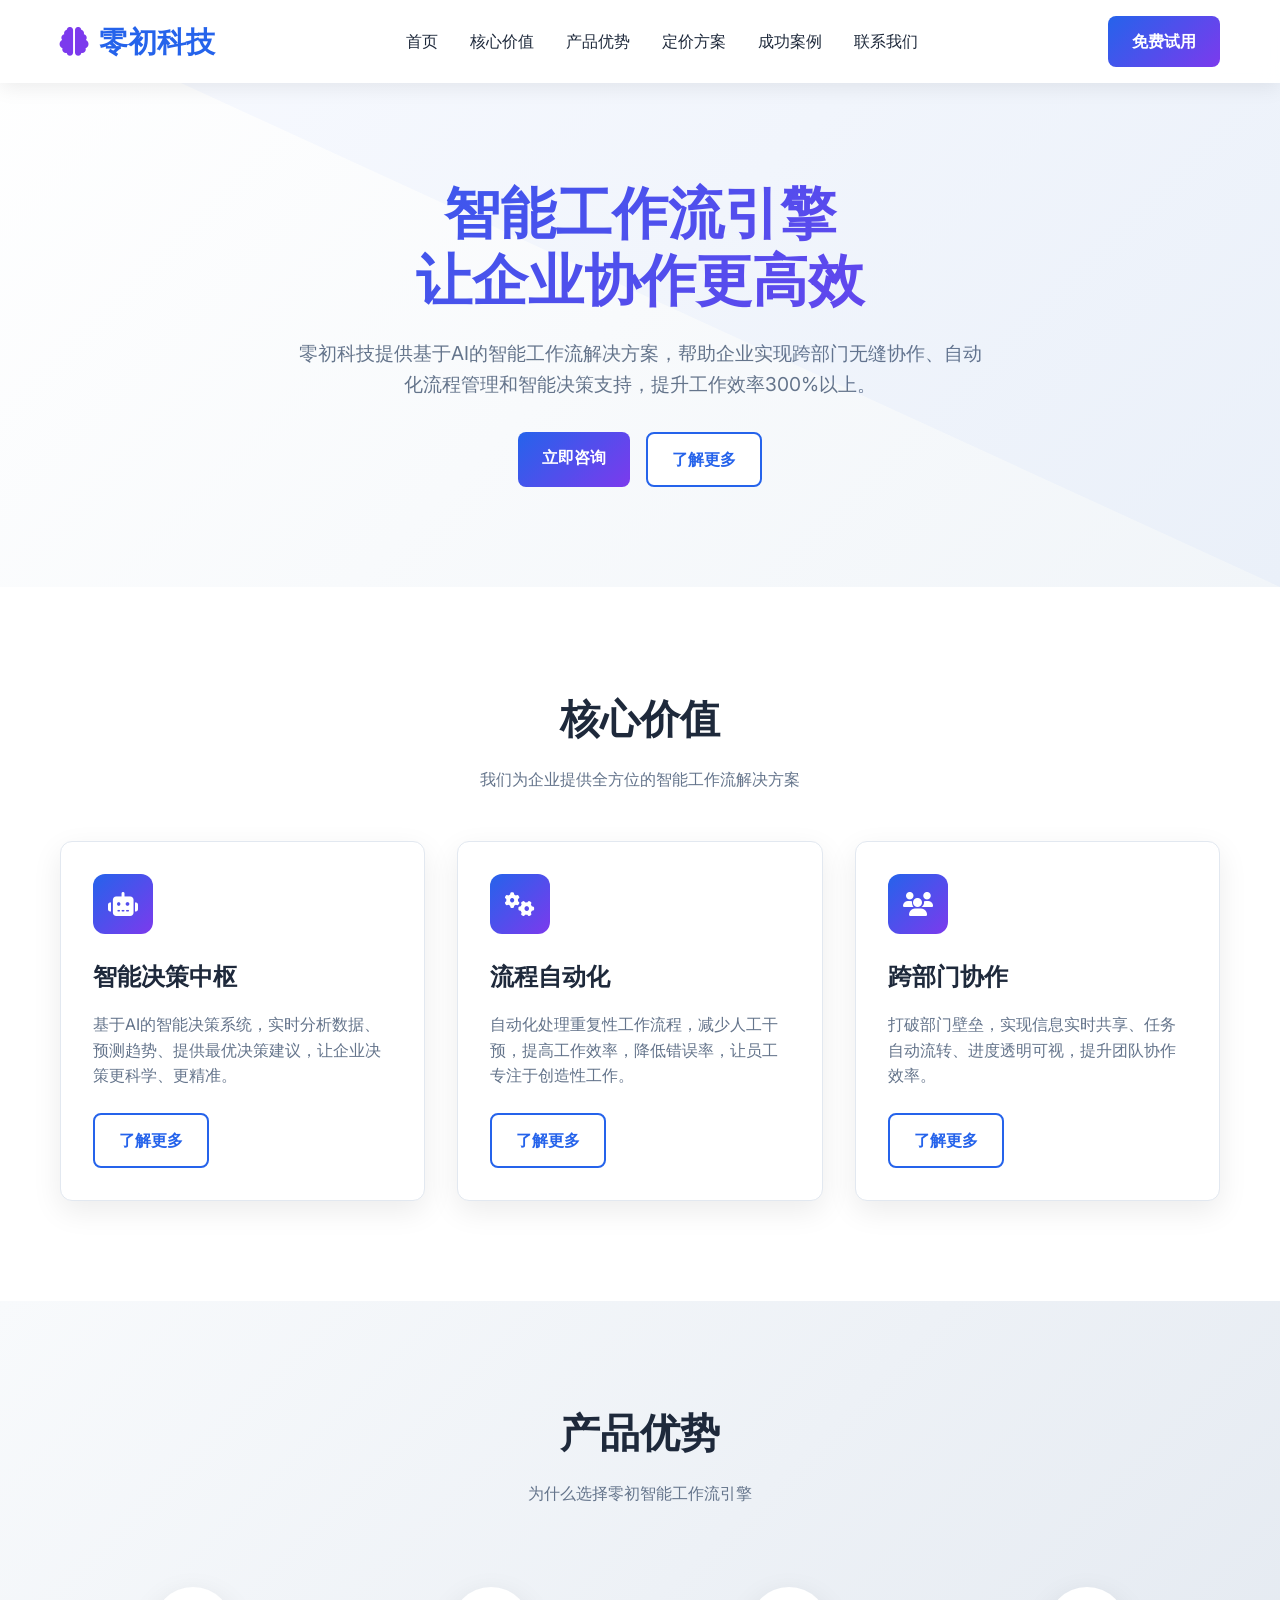
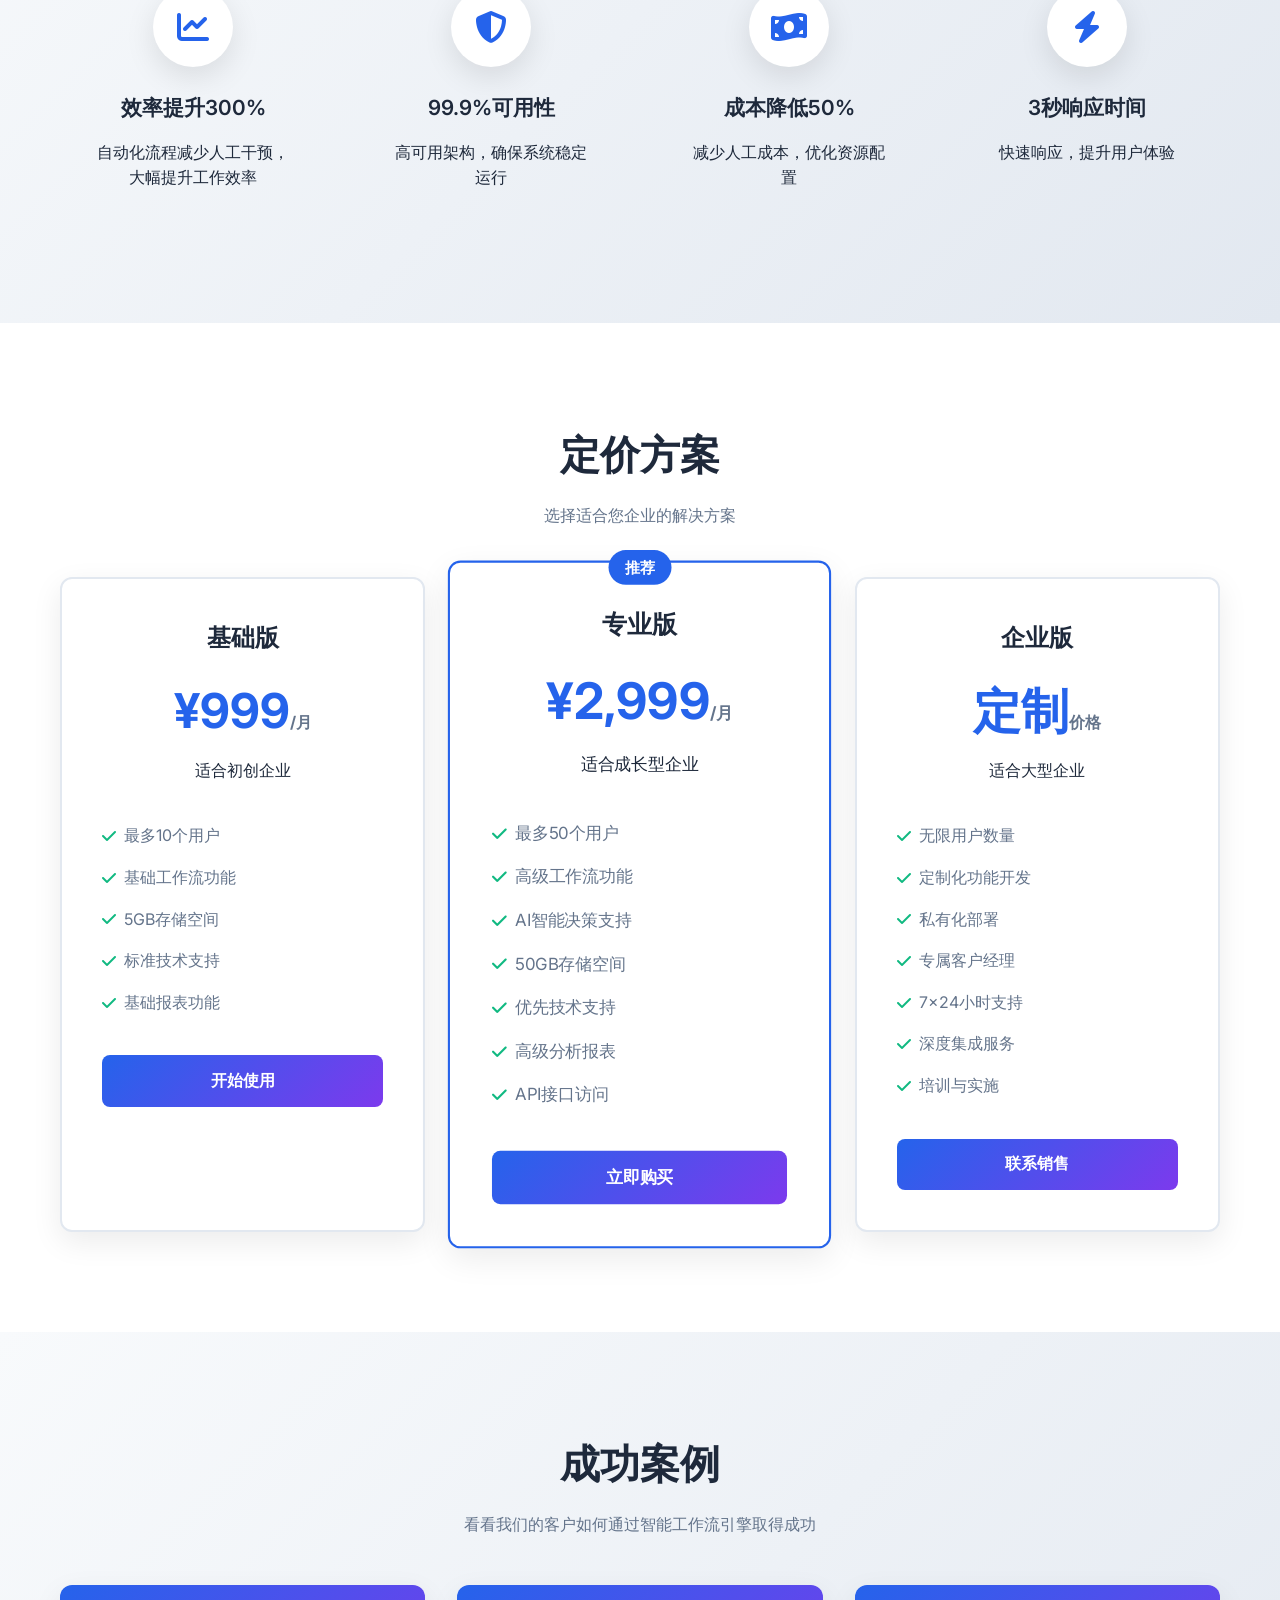
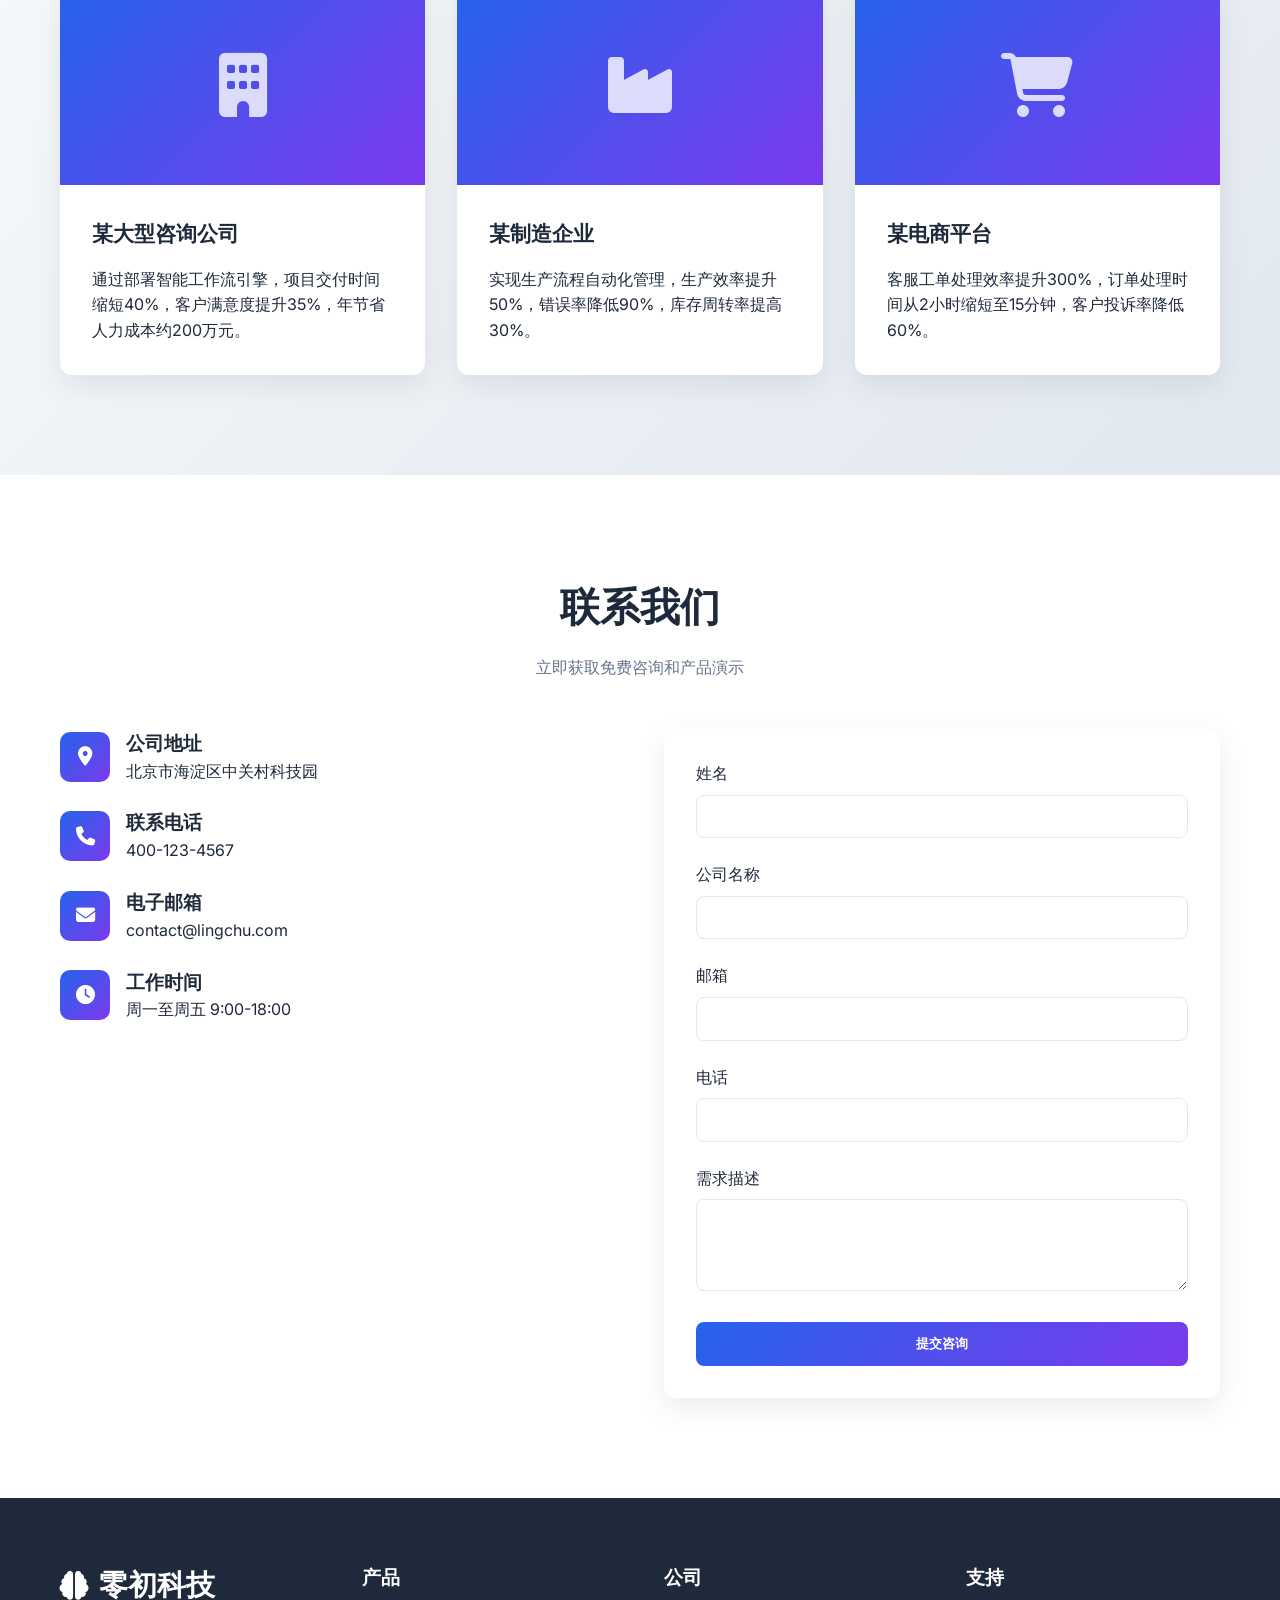
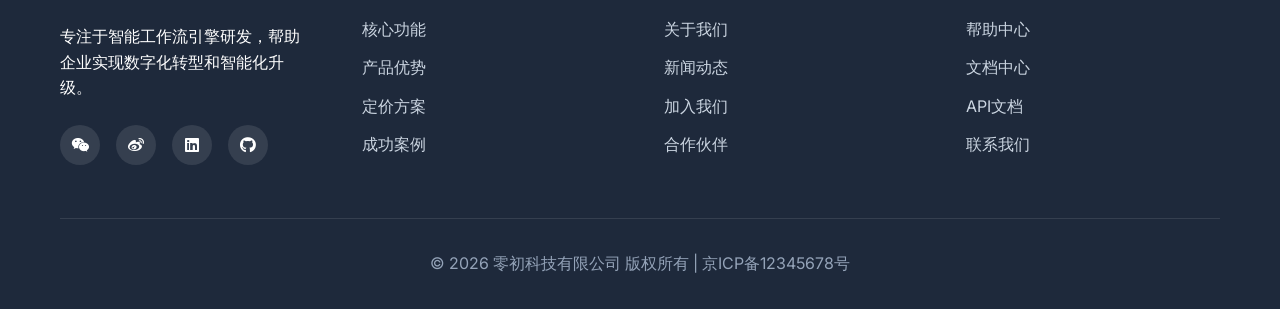
==== index.html @ 44e6917a "初始提交：零初科技官方网站" ====
<!DOCTYPE html>
<html lang="zh-CN">
<head>
    <meta charset="UTF-8">
    <meta name="viewport" content="width=device-width, initial-scale=1.0">
    <title>零初科技 - 智能工作流引擎</title>
    <link rel="stylesheet" href="https://cdnjs.cloudflare.com/ajax/libs/font-awesome/6.4.0/css/all.min.css">
    <link href="https://fonts.googleapis.com/css2?family=Inter:wght@300;400;500;600;700&family=Poppins:wght@400;500;600;700&display=swap" rel="stylesheet">
    <style>
        :root {
            --primary: #2563eb;
            --primary-dark: #1d4ed8;
            --secondary: #7c3aed;
            --accent: #06b6d4;
            --dark: #1e293b;
            --light: #f8fafc;
            --gray: #64748b;
            --success: #10b981;
            --warning: #f59e0b;
            --danger: #ef4444;
        }
        
        * {
            margin: 0;
            padding: 0;
            box-sizing: border-box;
        }
        
        body {
            font-family: 'Inter', sans-serif;
            line-height: 1.6;
            color: var(--dark);
            background: linear-gradient(135deg, #f8fafc 0%, #e2e8f0 100%);
            min-height: 100vh;
        }
        
        .container {
            max-width: 1200px;
            margin: 0 auto;
            padding: 0 20px;
        }
        
        /* 导航栏 */
        .navbar {
            background: rgba(255, 255, 255, 0.95);
            backdrop-filter: blur(10px);
            box-shadow: 0 4px 20px rgba(0, 0, 0, 0.08);
            position: fixed;
            top: 0;
            width: 100%;
            z-index: 1000;
            padding: 1rem 0;
        }
        
        .nav-container {
            display: flex;
            justify-content: space-between;
            align-items: center;
            max-width: 1200px;
            margin: 0 auto;
            padding: 0 20px;
        }
        
        .logo {
            font-family: 'Poppins', sans-serif;
            font-size: 1.8rem;
            font-weight: 700;
            color: var(--primary);
            display: flex;
            align-items: center;
            gap: 10px;
        }
        
        .logo i {
            color: var(--secondary);
        }
        
        .nav-links {
            display: flex;
            gap: 2rem;
            list-style: none;
        }
        
        .nav-links a {
            text-decoration: none;
            color: var(--dark);
            font-weight: 500;
            transition: color 0.3s;
            position: relative;
        }
        
        .nav-links a:hover {
            color: var(--primary);
        }
        
        .nav-links a::after {
            content: '';
            position: absolute;
            bottom: -5px;
            left: 0;
            width: 0;
            height: 2px;
            background: var(--primary);
            transition: width 0.3s;
        }
        
        .nav-links a:hover::after {
            width: 100%;
        }
        
        .cta-button {
            background: linear-gradient(135deg, var(--primary), var(--secondary));
            color: white;
            border: none;
            padding: 0.8rem 1.5rem;
            border-radius: 8px;
            font-weight: 600;
            cursor: pointer;
            transition: transform 0.3s, box-shadow 0.3s;
            text-decoration: none;
            display: inline-block;
        }
        
        .cta-button:hover {
            transform: translateY(-2px);
            box-shadow: 0 10px 25px rgba(37, 99, 235, 0.3);
        }
        
        /* 英雄区域 */
        .hero {
            padding: 180px 0 100px;
            text-align: center;
            background: linear-gradient(135deg, #ffffff 0%, #f1f5f9 100%);
            position: relative;
            overflow: hidden;
        }
        
        .hero::before {
            content: '';
            position: absolute;
            top: 0;
            left: 0;
            right: 0;
            bottom: 0;
            background: url('data:image/svg+xml,<svg xmlns="http://www.w3.org/2000/svg" viewBox="0 0 100 100" preserveAspectRatio="none"><path d="M0,0 L100,0 L100,100 Z" fill="%232563eb" opacity="0.03"/></svg>');
            background-size: cover;
        }
        
        .hero h1 {
            font-size: 3.5rem;
            font-weight: 700;
            margin-bottom: 1.5rem;
            background: linear-gradient(135deg, var(--primary), var(--secondary));
            -webkit-background-clip: text;
            -webkit-text-fill-color: transparent;
            line-height: 1.2;
        }
        
        .hero p {
            font-size: 1.2rem;
            color: var(--gray);
            max-width: 700px;
            margin: 0 auto 2rem;
        }
        
        .hero-buttons {
            display: flex;
            gap: 1rem;
            justify-content: center;
            margin-top: 2rem;
        }
        
        .secondary-button {
            background: white;
            color: var(--primary);
            border: 2px solid var(--primary);
            padding: 0.8rem 1.5rem;
            border-radius: 8px;
            font-weight: 600;
            cursor: pointer;
            transition: all 0.3s;
            text-decoration: none;
            display: inline-block;
        }
        
        .secondary-button:hover {
            background: var(--primary);
            color: white;
        }
        
        /* 核心价值 */
        .features {
            padding: 100px 0;
            background: white;
        }
        
        .section-title {
            text-align: center;
            margin-bottom: 3rem;
        }
        
        .section-title h2 {
            font-size: 2.5rem;
            font-weight: 700;
            color: var(--dark);
            margin-bottom: 1rem;
        }
        
        .section-title p {
            color: var(--gray);
            max-width: 600px;
            margin: 0 auto;
        }
        
        .features-grid {
            display: grid;
            grid-template-columns: repeat(auto-fit, minmax(300px, 1fr));
            gap: 2rem;
            margin-top: 3rem;
        }
        
        .feature-card {
            background: white;
            padding: 2rem;
            border-radius: 12px;
            box-shadow: 0 10px 30px rgba(0, 0, 0, 0.08);
            transition: transform 0.3s, box-shadow 0.3s;
            border: 1px solid #e2e8f0;
        }
        
        .feature-card:hover {
            transform: translateY(-10px);
            box-shadow: 0 20px 40px rgba(0, 0, 0, 0.12);
        }
        
        .feature-icon {
            width: 60px;
            height: 60px;
            background: linear-gradient(135deg, var(--primary), var(--secondary));
            border-radius: 12px;
            display: flex;
            align-items: center;
            justify-content: center;
            margin-bottom: 1.5rem;
        }
        
        .feature-icon i {
            font-size: 1.5rem;
            color: white;
        }
        
        .feature-card h3 {
            font-size: 1.5rem;
            font-weight: 600;
            margin-bottom: 1rem;
            color: var(--dark);
        }
        
        .feature-card p {
            color: var(--gray);
            margin-bottom: 1.5rem;
        }
        
        /* 产品优势 */
        .benefits {
            padding: 100px 0;
            background: linear-gradient(135deg, #f8fafc 0%, #e2e8f0 100%);
        }
        
        .benefits-grid {
            display: grid;
            grid-template-columns: repeat(auto-fit, minmax(250px, 1fr));
            gap: 2rem;
            margin-top: 3rem;
        }
        
        .benefit-item {
            text-align: center;
            padding: 2rem;
        }
        
        .benefit-icon {
            width: 80px;
            height: 80px;
            background: white;
            border-radius: 50%;
            display: flex;
            align-items: center;
            justify-content: center;
            margin: 0 auto 1.5rem;
            box-shadow: 0 10px 30px rgba(0, 0, 0, 0.1);
        }
        
        .benefit-icon i {
            font-size: 2rem;
            color: var(--primary);
        }
        
        .benefit-item h3 {
            font-size: 1.3rem;
            font-weight: 600;
            margin-bottom: 1rem;
            color: var(--dark);
        }
        
        /* 定价方案 */
        .pricing {
            padding: 100px 0;
            background: white;
        }
        
        .pricing-grid {
            display: grid;
            grid-template-columns: repeat(auto-fit, minmax(300px, 1fr));
            gap: 2rem;
            margin-top: 3rem;
        }
        
        .pricing-card {
            background: white;
            padding: 2.5rem;
            border-radius: 12px;
            box-shadow: 0 10px 30px rgba(0, 0, 0, 0.08);
            border: 2px solid #e2e8f0;
            transition: all 0.3s;
            position: relative;
        }
        
        .pricing-card.featured {
            border-color: var(--primary);
            transform: scale(1.05);
        }
        
        .pricing-card.featured::before {
            content: '推荐';
            position: absolute;
            top: -12px;
            left: 50%;
            transform: translateX(-50%);
            background: var(--primary);
            color: white;
            padding: 0.3rem 1rem;
            border-radius: 20px;
            font-size: 0.9rem;
            font-weight: 600;
        }
        
        .pricing-header {
            text-align: center;
            margin-bottom: 2rem;
        }
        
        .pricing-header h3 {
            font-size: 1.5rem;
            font-weight: 600;
            margin-bottom: 1rem;
            color: var(--dark);
        }
        
        .price {
            font-size: 3rem;
            font-weight: 700;
            color: var(--primary);
            margin-bottom: 0.5rem;
        }
        
        .price span {
            font-size: 1rem;
            color: var(--gray);
        }
        
        .pricing-features {
            list-style: none;
            margin-bottom: 2rem;
        }
        
        .pricing-features li {
            padding: 0.5rem 0;
            color: var(--gray);
            display: flex;
            align-items: center;
            gap: 0.5rem;
        }
        
        .pricing-features li i {
            color: var(--success);
        }
        
        /* 成功案例 */
        .case-studies {
            padding: 100px 0;
            background: linear-gradient(135deg, #f8fafc 0%, #e2e8f0 100%);
        }
        
        .case-grid {
            display: grid;
            grid-template-columns: repeat(auto-fit, minmax(300px, 1fr));
            gap: 2rem;
            margin-top: 3rem;
        }
        
        .case-card {
            background: white;
            border-radius: 12px;
            overflow: hidden;
            box-shadow: 0 10px 30px rgba(0, 0, 0, 0.08);
        }
        
        .case-image {
            height: 200px;
            background: linear-gradient(135deg, var(--primary), var(--secondary));
            display: flex;
            align-items: center;
            justify-content: center;
        }
        
        .case-image i {
            font-size: 4rem;
            color: white;
            opacity: 0.8;
        }
        
        .case-content {
            padding: 2rem;
        }
        
        .case-content h3 {
            font-size: 1.3rem;
            font-weight: 600;
            margin-bottom: 1rem;
            color: var(--dark);
        }
        
        /* 联系我们 */
        .contact {
            padding: 100px 0;
            background: white;
        }
        
        .contact-grid {
            display: grid;
            grid-template-columns: repeat(auto-fit, minmax(300px, 1fr));
            gap: 3rem;
            margin-top: 3rem;
        }
        
        .contact-info {
            display: flex;
            flex-direction: column;
            gap: 1.5rem;
        }
        
        .contact-item {
            display: flex;
            align-items: center;
            gap: 1rem;
        }
        
        .contact-item i {
            width: 50px;
            height: 50px;
            background: linear-gradient(135deg, var(--primary), var(--secondary));
            border-radius: 10px;
            display: flex;
            align-items: center;
            justify-content: center;
            color: white;
            font-size: 1.2rem;
        }
        
        .contact-form {
            background: white;
            padding: 2rem;
            border-radius: 12px;
            box-shadow: 0 10px 30px rgba(0, 0, 0, 0.08);
        }
        
        .form-group {
            margin-bottom: 1.5rem;
        }
        
        .form-group label {
            display: block;
            margin-bottom: 0.5rem;
            font-weight: 500;
            color: var(--dark);
        }
        
        .form-group input,
        .form-group textarea {
            width: 100%;
            padding: 0.8rem;
            border: 1px solid #e2e8f0;
            border-radius: 8px;
            font-family: 'Inter', sans-serif;
            transition: border-color 0.3s;
        }
        
        .form-group input:focus,
        .form-group textarea:focus {
            outline: none;
            border-color: var(--primary);
        }
        
        /* 页脚 */
        .footer {
            background: var(--dark);
            color: white;
            padding: 4rem 0 2rem;
        }
        
        .footer-grid {
            display: grid;
            grid-template-columns: repeat(auto-fit, minmax(250px, 1fr));
            gap: 3rem;
            margin-bottom: 3rem;
        }
        
        .footer-logo {
            font-family: 'Poppins', sans-serif;
            font-size: 1.8rem;
            font-weight: 700;
            color: white;
            margin-bottom: 1rem;
            display: flex;
            align-items: center;
            gap: 10px;
        }
        
        .footer-links h4 {
            font-size: 1.2rem;
            font-weight: 600;
            margin-bottom: 1.5rem;
        }
        
        .footer-links ul {
            list-style: none;
        }
        
        .footer-links li {
            margin-bottom: 0.8rem;
        }
        
        .footer-links a {
            color: #cbd5e1;
            text-decoration: none;
            transition: color 0.3s;
        }
        
        .footer-links a:hover {
            color: white;
        }
        
        .social-links {
            display: flex;
            gap: 1rem;
            margin-top: 1.5rem;
        }
        
        .social-links a {
            width: 40px;
            height: 40px;
            background: rgba(255, 255, 255, 0.1);
            border-radius: 50%;
            display: flex;
            align-items: center;
            justify-content: center;
            color: white;
            text-decoration: none;
            transition: background 0.3s;
        }
        
        .social-links a:hover {
            background: var(--primary);
        }
        
        .copyright {
            text-align: center;
            padding-top: 2rem;
            border-top: 1px solid rgba(255, 255, 255, 0.1);
            color: #94a3b8;
        }
        
        /* 响应式设计 */
        @media (max-width: 768px) {
            .hero h1 {
                font-size: 2.5rem;
            }
            
            .nav-links {
                display: none;
            }
            
            .hero-buttons {
                flex-direction: column;
                align-items: center;
            }
            
            .pricing-card.featured {
                transform: none;
            }
        }
        
        /* 动画效果 */
        @keyframes fadeInUp {
            from {
                opacity: 0;
                transform: translateY(30px);
            }
            to {
                opacity: 1;
                transform: translateY(0);
            }
        }
        
        .animate {
            animation: fadeInUp 0.6s ease-out;
        }
    </style>
</head>
<body>
    <!-- 导航栏 -->
    <nav class="navbar">
        <div class="nav-container">
            <div class="logo">
                <i class="fas fa-brain"></i>
                零初科技
            </div>
            <ul class="nav-links">
                <li><a href="#home">首页</a></li>
                <li><a href="#features">核心价值</a></li>
                <li><a href="#benefits">产品优势</a></li>
                <li><a href="#pricing">定价方案</a></li>
                <li><a href="#cases">成功案例</a></li>
                <li><a href="#contact">联系我们</a></li>
            </ul>
            <a href="#contact" class="cta-button">免费试用</a>
        </div>
    </nav>

    <!-- 英雄区域 -->
    <section id="home" class="hero">
        <div class="container">
            <h1 class="animate">智能工作流引擎<br>让企业协作更高效</h1>
            <p class="animate">零初科技提供基于AI的智能工作流解决方案，帮助企业实现跨部门无缝协作、自动化流程管理和智能决策支持，提升工作效率300%以上。</p>
            <div class="hero-buttons animate">
                <a href="#contact" class="cta-button">立即咨询</a>
                <a href="#features" class="secondary-button">了解更多</a>
            </div>
        </div>
    </section>

    <!-- 核心价值 -->
    <section id="features" class="features">
        <div class="container">
            <div class="section-title">
                <h2>核心价值</h2>
                <p>我们为企业提供全方位的智能工作流解决方案</p>
            </div>
            <div class="features-grid">
                <div class="feature-card animate">
                    <div class="feature-icon">
                        <i class="fas fa-robot"></i>
                    </div>
                    <h3>智能决策中枢</h3>
                    <p>基于AI的智能决策系统，实时分析数据、预测趋势、提供最优决策建议，让企业决策更科学、更精准。</p>
                    <a href="#contact" class="secondary-button">了解更多</a>
                </div>
                <div class="feature-card animate">
                    <div class="feature-icon">
                        <i class="fas fa-cogs"></i>
                    </div>
                    <h3>流程自动化</h3>
                    <p>自动化处理重复性工作流程，减少人工干预，提高工作效率，降低错误率，让员工专注于创造性工作。</p>
                    <a href="#contact" class="secondary-button">了解更多</a>
                </div>
                <div class="feature-card animate">
                    <div class="feature-icon">
                        <i class="fas fa-users"></i>
                    </div>
                    <h3>跨部门协作</h3>
                    <p>打破部门壁垒，实现信息实时共享、任务自动流转、进度透明可视，提升团队协作效率。</p>
                    <a href="#contact" class="secondary-button">了解更多</a>
                </div>
            </div>
        </div>
    </section>

    <!-- 产品优势 -->
    <section id="benefits" class="benefits">
        <div class="container">
            <div class="section-title">
                <h2>产品优势</h2>
                <p>为什么选择零初智能工作流引擎</p>
            </div>
            <div class="benefits-grid">
                <div class="benefit-item animate">
                    <div class="benefit-icon">
                        <i class="fas fa-chart-line"></i>
                    </div>
                    <h3>效率提升300%</h3>
                    <p>自动化流程减少人工干预，大幅提升工作效率</p>
                </div>
                <div class="benefit-item animate">
                    <div class="benefit-icon">
                        <i class="fas fa-shield-alt"></i>
                    </div>
                    <h3>99.9%可用性</h3>
                    <p>高可用架构，确保系统稳定运行</p>
                </div>
                <div class="benefit-item animate">
                    <div class="benefit-icon">
                        <i class="fas fa-money-bill-wave"></i>
                    </div>
                    <h3>成本降低50%</h3>
                    <p>减少人工成本，优化资源配置</p>
                </div>
                <div class="benefit-item animate">
                    <div class="benefit-icon">
                        <i class="fas fa-bolt"></i>
                    </div>
                    <h3>3秒响应时间</h3>
                    <p>快速响应，提升用户体验</p>
                </div>
            </div>
        </div>
    </section>

    <!-- 定价方案 -->
    <section id="pricing" class="pricing">
        <div class="container">
            <div class="section-title">
                <h2>定价方案</h2>
                <p>选择适合您企业的解决方案</p>
            </div>
            <div class="pricing-grid">
                <div class="pricing-card animate">
                    <div class="pricing-header">
                        <h3>基础版</h3>
                        <div class="price">¥999<span>/月</span></div>
                        <p>适合初创企业</p>
                    </div>
                    <ul class="pricing-features">
                        <li><i class="fas fa-check"></i> 最多10个用户</li>
                        <li><i class="fas fa-check"></i> 基础工作流功能</li>
                        <li><i class="fas fa-check"></i> 5GB存储空间</li>
                        <li><i class="fas fa-check"></i> 标准技术支持</li>
                        <li><i class="fas fa-check"></i> 基础报表功能</li>
                    </ul>
                    <a href="#contact" class="cta-button" style="width: 100%; text-align: center;">开始使用</a>
                </div>
                <div class="pricing-card featured animate">
                    <div class="pricing-header">
                        <h3>专业版</h3>
                        <div class="price">¥2,999<span>/月</span></div>
                        <p>适合成长型企业</p>
                    </div>
                    <ul class="pricing-features">
                        <li><i class="fas fa-check"></i> 最多50个用户</li>
                        <li><i class="fas fa-check"></i> 高级工作流功能</li>
                        <li><i class="fas fa-check"></i> AI智能决策支持</li>
                        <li><i class="fas fa-check"></i> 50GB存储空间</li>
                        <li><i class="fas fa-check"></i> 优先技术支持</li>
                        <li><i class="fas fa-check"></i> 高级分析报表</li>
                        <li><i class="fas fa-check"></i> API接口访问</li>
                    </ul>
                    <a href="#contact" class="cta-button" style="width: 100%; text-align: center;">立即购买</a>
                </div>
                <div class="pricing-card animate">
                    <div class="pricing-header">
                        <h3>企业版</h3>
                        <div class="price">定制<span>价格</span></div>
                        <p>适合大型企业</p>
                    </div>
                    <ul class="pricing-features">
                        <li><i class="fas fa-check"></i> 无限用户数量</li>
                        <li><i class="fas fa-check"></i> 定制化功能开发</li>
                        <li><i class="fas fa-check"></i> 私有化部署</li>
                        <li><i class="fas fa-check"></i> 专属客户经理</li>
                        <li><i class="fas fa-check"></i> 7×24小时支持</li>
                        <li><i class="fas fa-check"></i> 深度集成服务</li>
                        <li><i class="fas fa-check"></i> 培训与实施</li>
                    </ul>
                    <a href="#contact" class="cta-button" style="width: 100%; text-align: center;">联系销售</a>
                </div>
            </div>
        </div>
    </section>

    <!-- 成功案例 -->
    <section id="cases" class="case-studies">
        <div class="container">
            <div class="section-title">
                <h2>成功案例</h2>
                <p>看看我们的客户如何通过智能工作流引擎取得成功</p>
            </div>
            <div class="case-grid">
                <div class="case-card animate">
                    <div class="case-image">
                        <i class="fas fa-building"></i>
                    </div>
                    <div class="case-content">
                        <h3>某大型咨询公司</h3>
                        <p>通过部署智能工作流引擎，项目交付时间缩短40%，客户满意度提升35%，年节省人力成本约200万元。</p>
                    </div>
                </div>
                <div class="case-card animate">
                    <div class="case-image">
                        <i class="fas fa-industry"></i>
                    </div>
                    <div class="case-content">
                        <h3>某制造企业</h3>
                        <p>实现生产流程自动化管理，生产效率提升50%，错误率降低90%，库存周转率提高30%。</p>
                    </div>
                </div>
                <div class="case-card animate">
                    <div class="case-image">
                        <i class="fas fa-shopping-cart"></i>
                    </div>
                    <div class="case-content">
                        <h3>某电商平台</h3>
                        <p>客服工单处理效率提升300%，订单处理时间从2小时缩短至15分钟，客户投诉率降低60%。</p>
                    </div>
                </div>
            </div>
        </div>
    </section>

    <!-- 联系我们 -->
    <section id="contact" class="contact">
        <div class="container">
            <div class="section-title">
                <h2>联系我们</h2>
                <p>立即获取免费咨询和产品演示</p>
            </div>
            <div class="contact-grid">
                <div class="contact-info">
                    <div class="contact-item animate">
                        <i class="fas fa-map-marker-alt"></i>
                        <div>
                            <h3>公司地址</h3>
                            <p>北京市海淀区中关村科技园</p>
                        </div>
                    </div>
                    <div class="contact-item animate">
                        <i class="fas fa-phone"></i>
                        <div>
                            <h3>联系电话</h3>
                            <p>400-123-4567</p>
                        </div>
                    </div>
                    <div class="contact-item animate">
                        <i class="fas fa-envelope"></i>
                        <div>
                            <h3>电子邮箱</h3>
                            <p>contact@lingchu.com</p>
                        </div>
                    </div>
                    <div class="contact-item animate">
                        <i class="fas fa-clock"></i>
                        <div>
                            <h3>工作时间</h3>
                            <p>周一至周五 9:00-18:00</p>
                        </div>
                    </div>
                </div>
                <div class="contact-form animate">
                    <form id="contactForm">
                        <div class="form-group">
                            <label for="name">姓名</label>
                            <input type="text" id="name" required>
                        </div>
                        <div class="form-group">
                            <label for="company">公司名称</label>
                            <input type="text" id="company" required>
                        </div>
                        <div class="form-group">
                            <label for="email">邮箱</label>
                            <input type="email" id="email" required>
                        </div>
                        <div class="form-group">
                            <label for="phone">电话</label>
                            <input type="tel" id="phone">
                        </div>
                        <div class="form-group">
                            <label for="message">需求描述</label>
                            <textarea id="message" rows="4" required></textarea>
                        </div>
                        <button type="submit" class="cta-button" style="width: 100%;">提交咨询</button>
                    </form>
                </div>
            </div>
        </div>
    </section>

    <!-- 页脚 -->
    <footer class="footer">
        <div class="container">
            <div class="footer-grid">
                <div>
                    <div class="footer-logo">
                        <i class="fas fa-brain"></i>
                        零初科技
                    </div>
                    <p>专注于智能工作流引擎研发，帮助企业实现数字化转型和智能化升级。</p>
                    <div class="social-links">
                        <a href="#"><i class="fab fa-weixin"></i></a>
                        <a href="#"><i class="fab fa-weibo"></i></a>
                        <a href="#"><i class="fab fa-linkedin"></i></a>
                        <a href="#"><i class="fab fa-github"></i></a>
                    </div>
                </div>
                <div class="footer-links">
                    <h4>产品</h4>
                    <ul>
                        <li><a href="#features">核心功能</a></li>
                        <li><a href="#benefits">产品优势</a></li>
                        <li><a href="#pricing">定价方案</a></li>
                        <li><a href="#cases">成功案例</a></li>
                    </ul>
                </div>
                <div class="footer-links">
                    <h4>公司</h4>
                    <ul>
                        <li><a href="#">关于我们</a></li>
                        <li><a href="#">新闻动态</a></li>
                        <li><a href="#">加入我们</a></li>
                        <li><a href="#">合作伙伴</a></li>
                    </ul>
                </div>
                <div class="footer-links">
                    <h4>支持</h4>
                    <ul>
                        <li><a href="#">帮助中心</a></li>
                        <li><a href="#">文档中心</a></li>
                        <li><a href="#">API文档</a></li>
                        <li><a href="#">联系我们</a></li>
                    </ul>
                </div>
            </div>
            <div class="copyright">
                <p>© 2026 零初科技有限公司 版权所有 | 京ICP备12345678号</p>
            </div>
        </div>
    </footer>

    <!-- JavaScript -->
    <script>
        // 平滑滚动
        document.querySelectorAll('a[href^="#"]').forEach(anchor => {
            anchor.addEventListener('click', function (e) {
                e.preventDefault();
                const targetId = this.getAttribute('href');
                if (targetId === '#') return;
                
                const targetElement = document.querySelector(targetId);
                if (targetElement) {
                    window.scrollTo({
                        top: targetElement.offsetTop - 80,
                        behavior: 'smooth'
                    });
                }
            });
        });

        // 表单提交
        document.getElementById('contactForm').addEventListener('submit', function(e) {
            e.preventDefault();
            
            const formData = {
                name: document.getElementById('name').value,
                company: document.getElementById('company').value,
                email: document.getElementById('email').value,
                phone: document.getElementById('phone').value,
                message: document.getElementById('message').value
            };
            
            // 这里可以添加实际的表单提交逻辑
            alert('感谢您的咨询！我们会尽快与您联系。');
            this.reset();
        });

        // 滚动动画
        const observerOptions = {
            threshold: 0.1,
            rootMargin: '0px 0px -50px 0px'
        };

        const observer = new IntersectionObserver((entries) => {
            entries.forEach(entry => {
                if (entry.isIntersecting) {
                    entry.target.classList.add('animate');
                }
            });
        }, observerOptions);

        // 观察所有需要动画的元素
        document.querySelectorAll('.feature-card, .benefit-item, .pricing-card, .case-card, .contact-item, .contact-form').forEach(el => {
            observer.observe(el);
        });

        // 导航栏滚动效果
        window.addEventListener('scroll', () => {
            const navbar = document.querySelector('.navbar');
            if (window.scrollY > 100) {
                navbar.style.boxShadow = '0 4px 20px rgba(0, 0, 0, 0.15)';
                navbar.style.background = 'rgba(255, 255, 255, 0.98)';
            } else {
                navbar.style.boxShadow = '0 4px 20px rgba(0, 0, 0, 0.08)';
                navbar.style.background = 'rgba(255, 255, 255, 0.95)';
            }
        });
    </script>
</body>
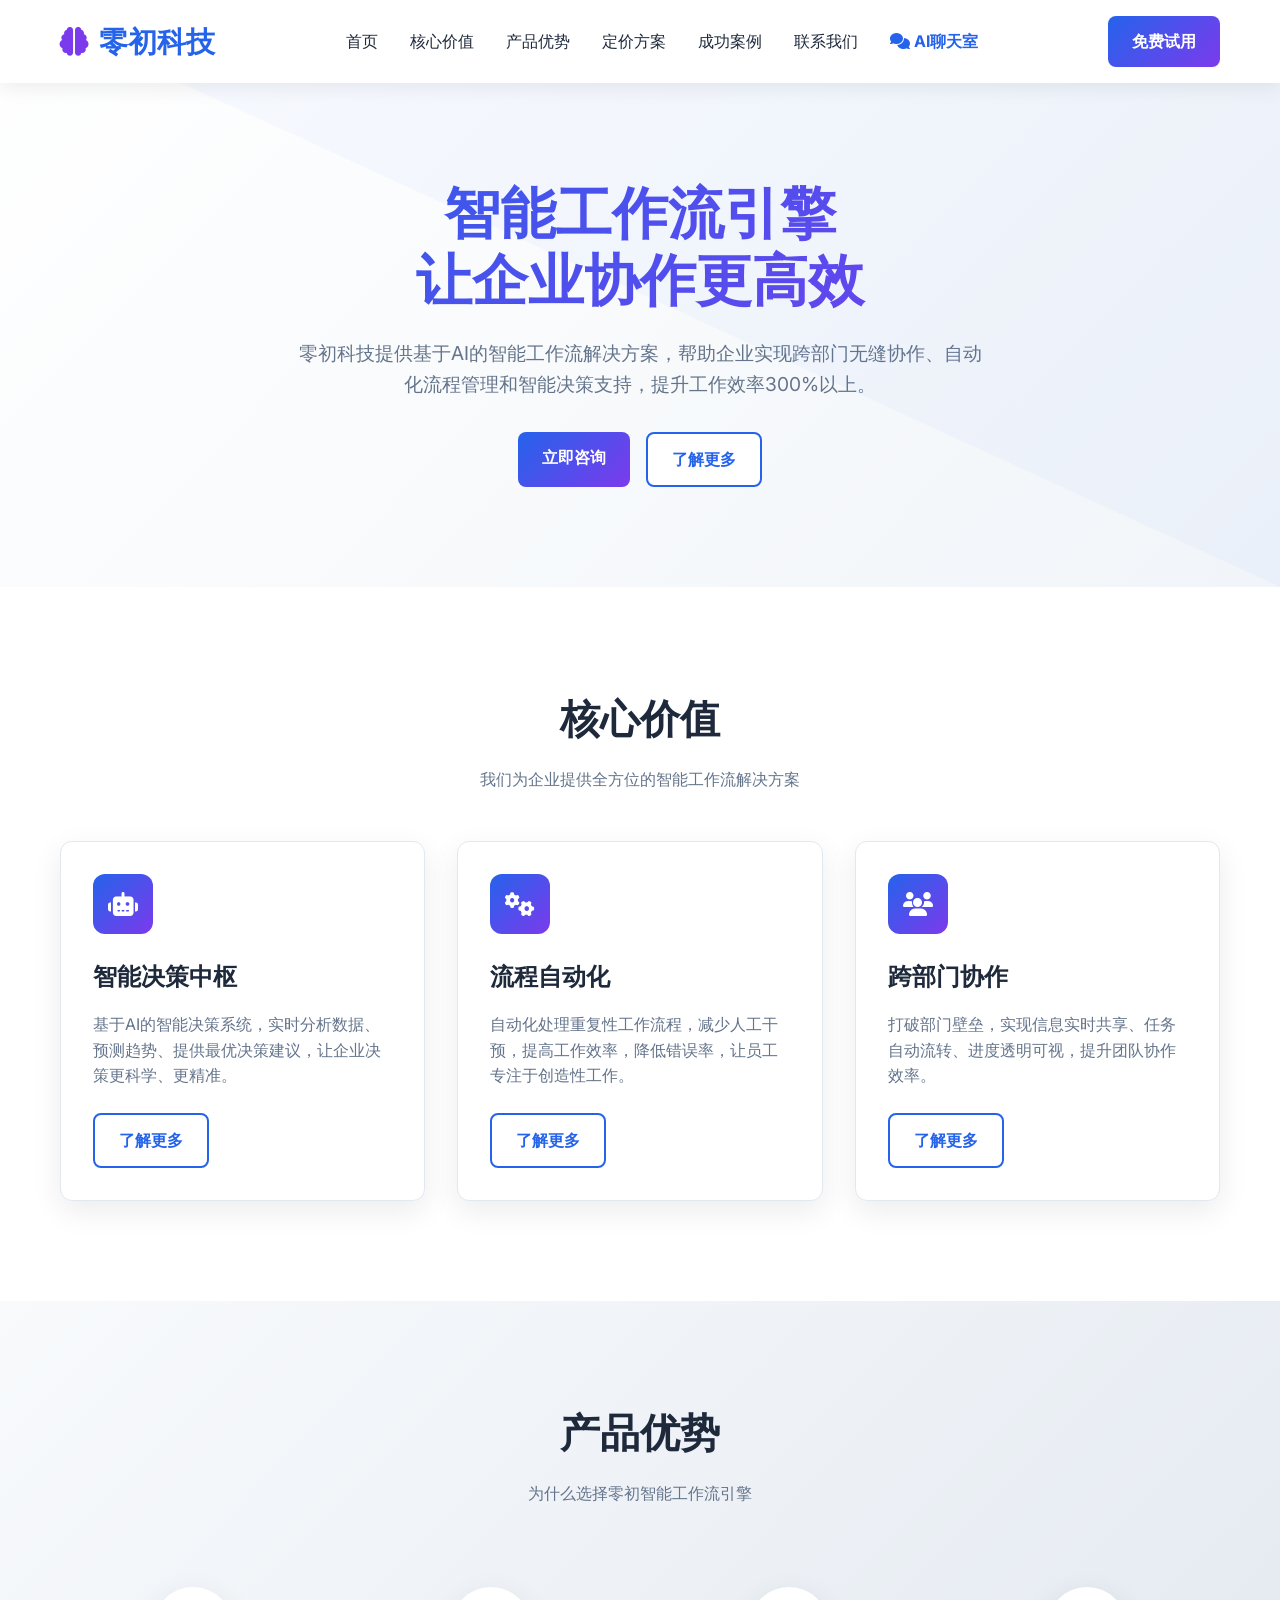
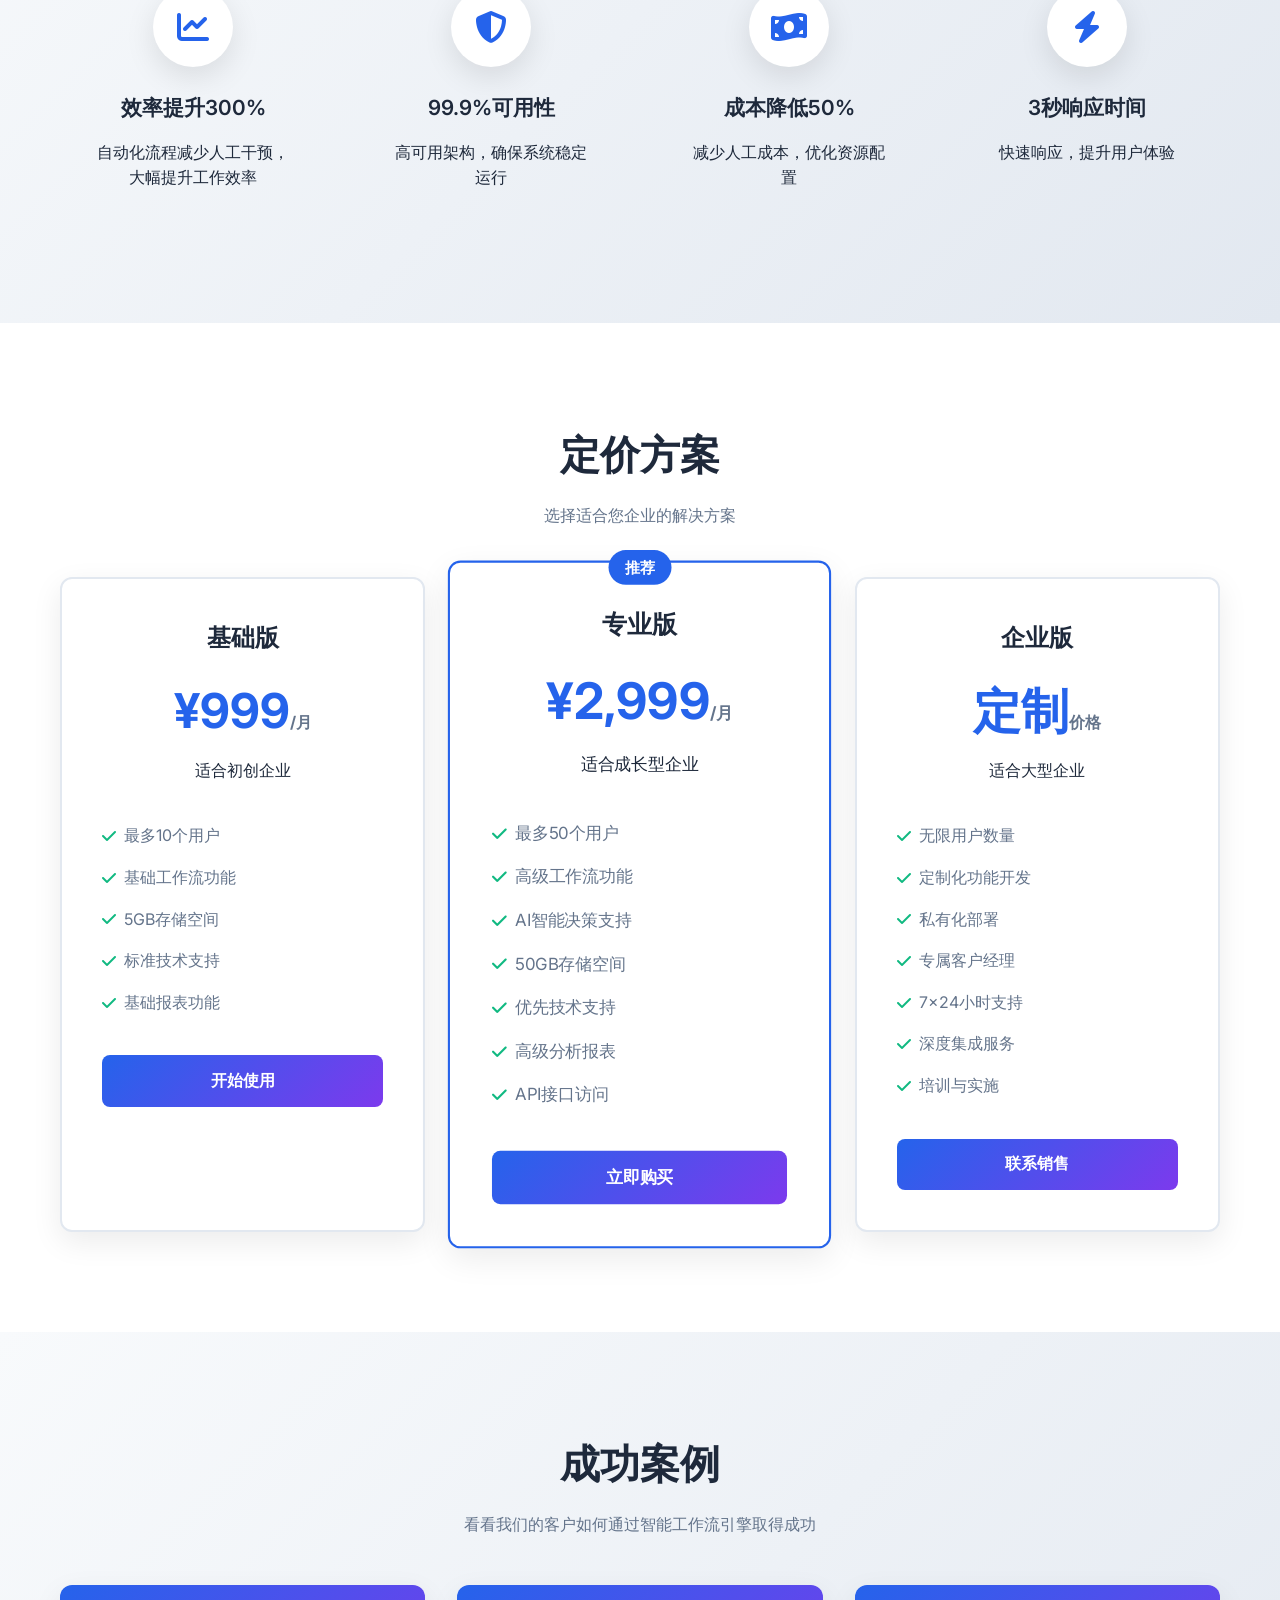
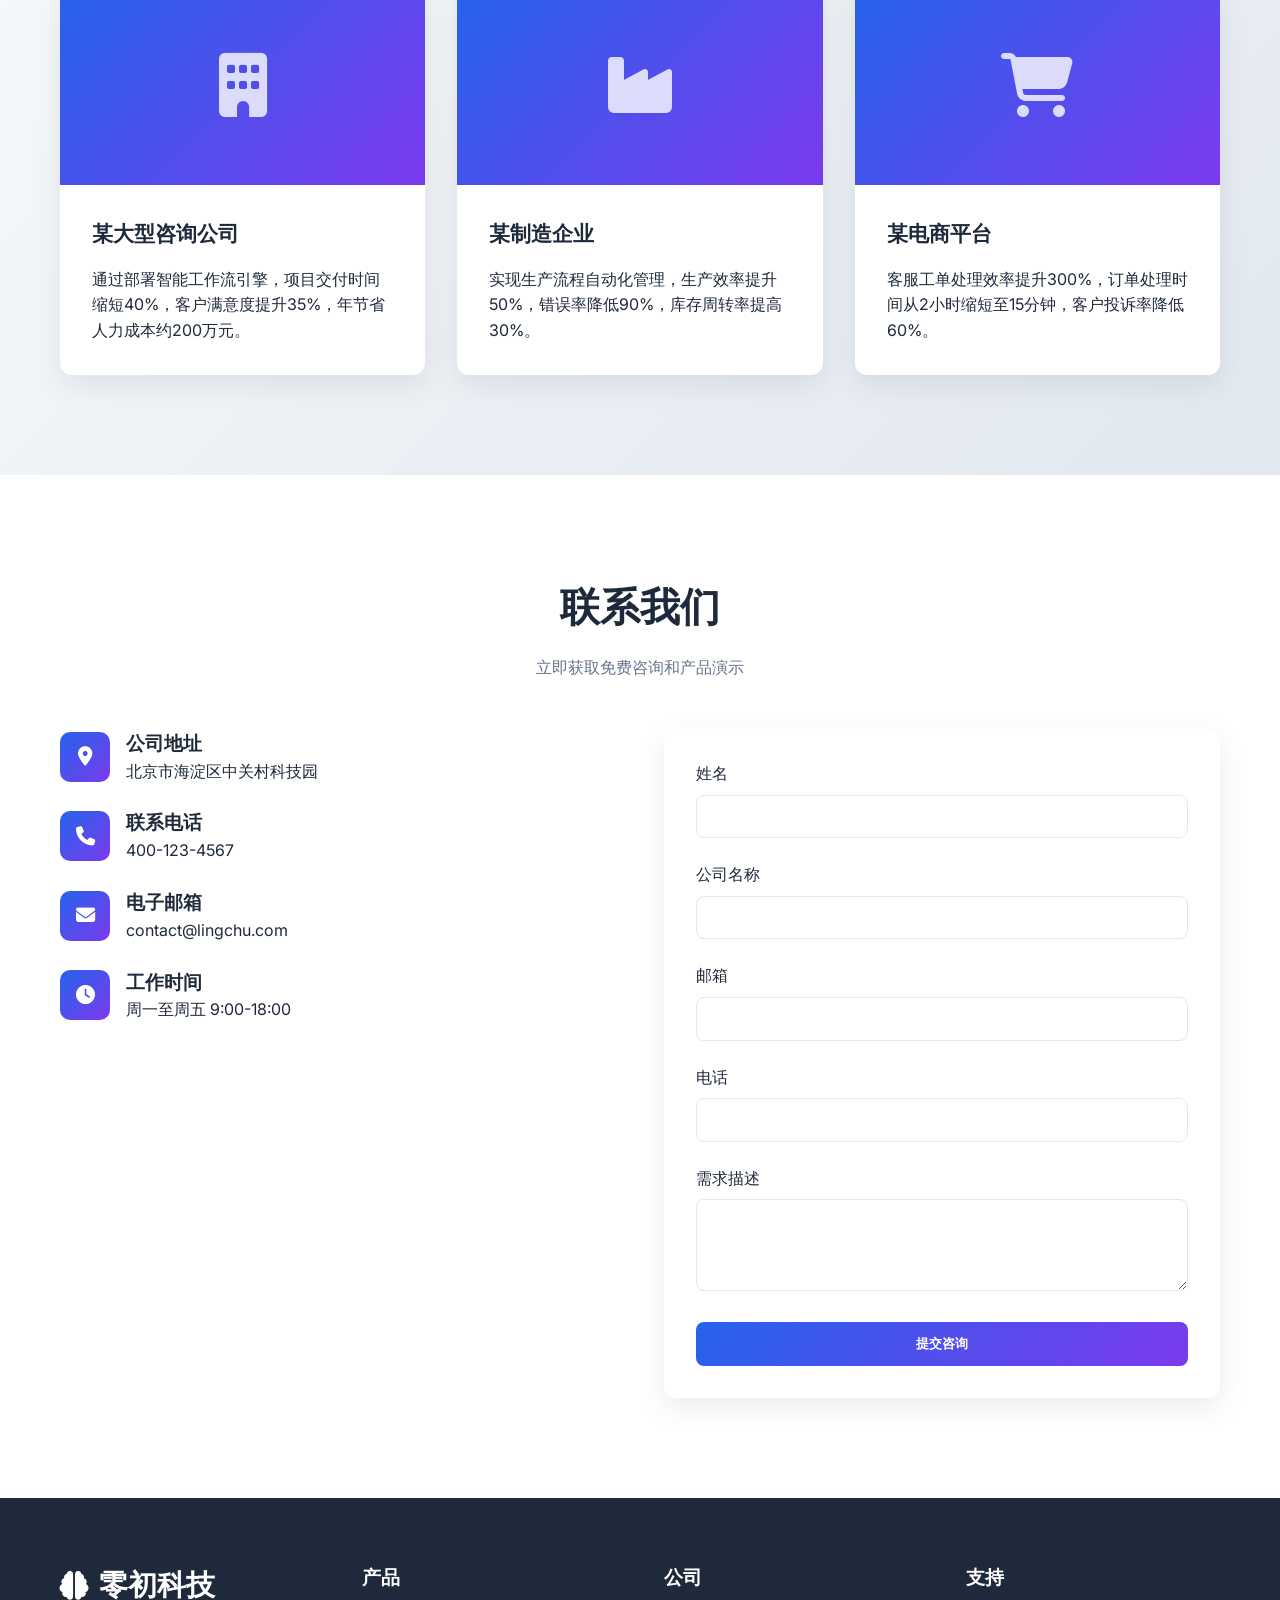
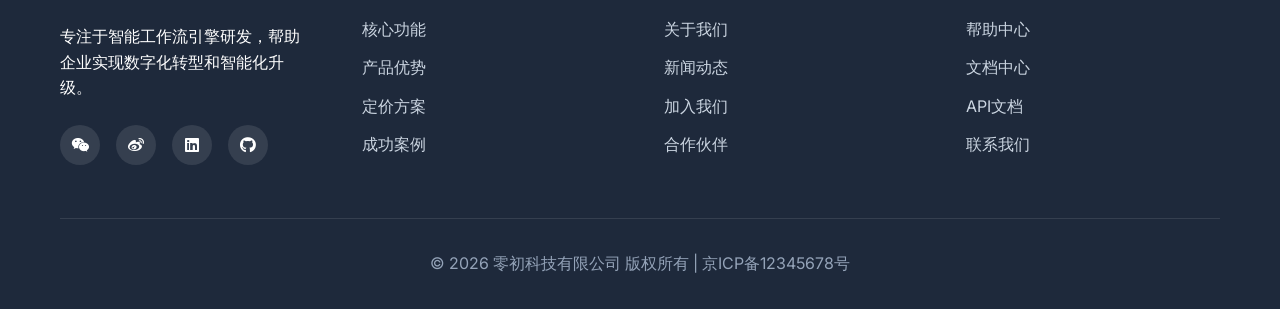
==== commit 52adc585: "✨ 添加AI聊天室 - 支持零/初/壹/贰四位AI助手在线聊天" ====
--- a/index.html
+++ b/index.html
@@ -633,6 +633,7 @@
                 <li><a href="#pricing">定价方案</a></li>
                 <li><a href="#cases">成功案例</a></li>
                 <li><a href="#contact">联系我们</a></li>
+                <li><a href="chatroom.html" style="color:var(--primary);font-weight:700;"><i class="fas fa-comments"></i> AI聊天室</a></li>
             </ul>
             <a href="#contact" class="cta-button">免费试用</a>
         </div>
